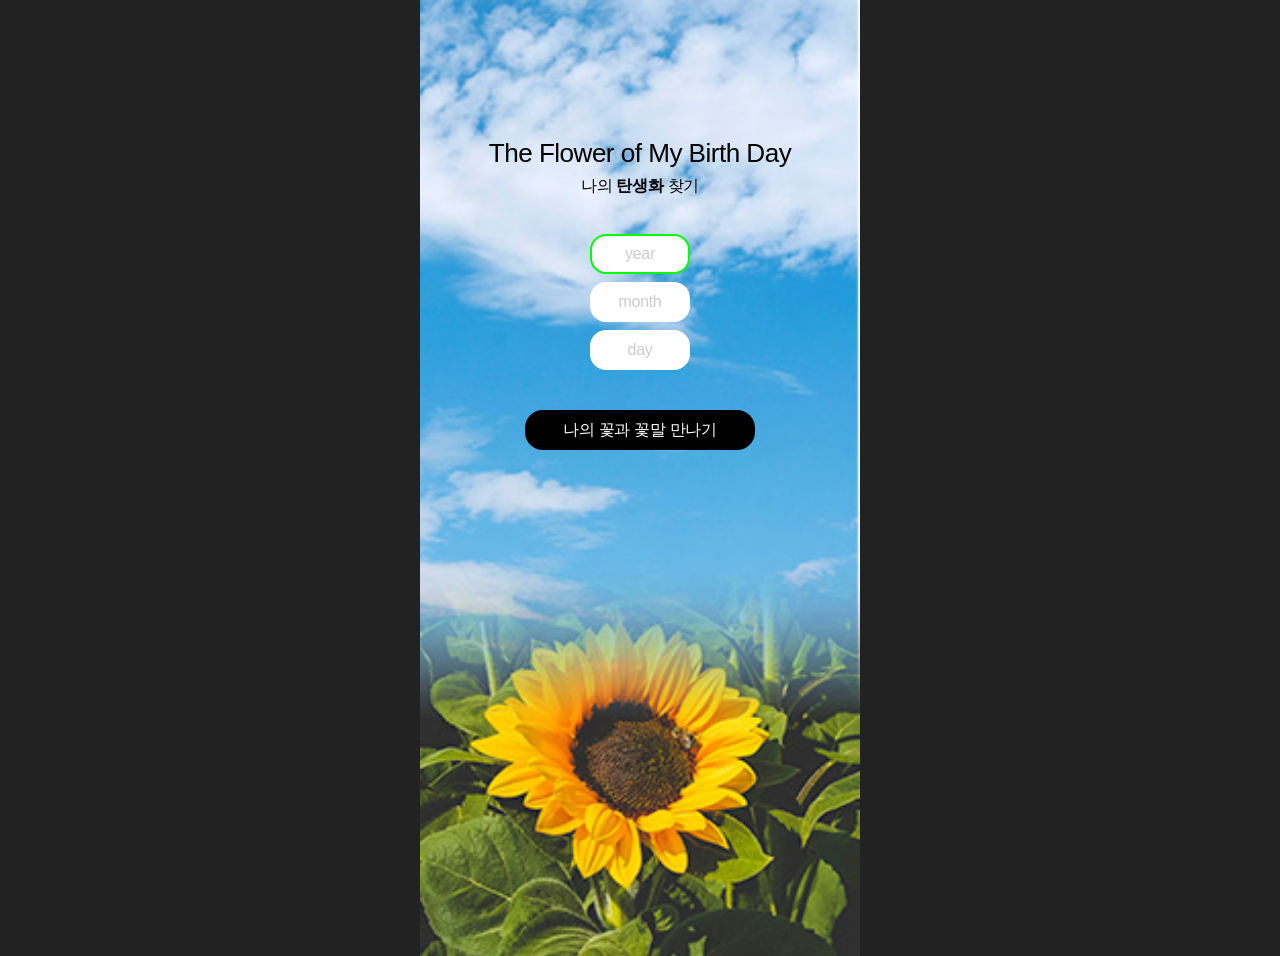
==== index.html @ 4a39dbc9 "탄생화 앱 index css" ====
<!DOCTYPE html>
<html lang="ko">
<head>
    <meta charset="UTF-8">
    <meta name="viewport" content="width=device-width, initial-scale=1.0">
    <meta name="description" content="">
    <meta name="keywords" content="">
    <title>나의 탄생화 찾기</title>
    <link rel="shortcut icon" href="./imges/favicon.png" type="image/x-icon">
    <link rel="stylesheet" href="./styles/reset.css">
    <link rel="stylesheet" href="./styles/index.css">
</head>
<body>
    <div id="wrap">
        <div id="main_title">
            <p>The Flower of My Birth Day</p>
            <h1>나의 <span>탄생화</span> 찾기</h1>
        </div>
        <form action="#" method="get" id="birthday_frm">
            <input autofocus type="text" name="user_year" id="user_year" placeholder="year">
            <input type="text" name="user_month" id="user_month" placeholder="month">
            <input type="text" name="user_day" id="user_day" placeholder="day">
            <button onclick="window.location.href='./result.html'" type="button" id="result_btn">나의 꽃과 꽃말 만나기</button>
        </form>
        <!-- <ol id="information">
            <li class="y">year</li>
            <li class="m">month</li>
            <li class="d">day</li>
        </ol>
        <a href="./flower_result.html" class="result_btn">나의 꽃과 꽃말 만나기</a> -->
    </div>
</body>
</html>
---- styles/index.css ----
body {background-color: #222;}
#wrap {
    background-color: #fff;
    width:440px; height: 956px;
    margin: 0 auto;
    background-image: url(../imges/bg1.jpg);
    background-size:200% auto;/* w h */
    background-repeat:no-repeat;/* 화면보다 이미지가 작을 때 */
    background-position:right center;/* x y */
    padding:100px 0 0;
    text-align: center;
}
#wrap #main_title {margin:40px;}
#wrap #main_title p {
    margin-bottom: 12px;
    font-size: 1.63rem;
}
#wrap #main_title h1 {}
#wrap #main_title h1 span {font-weight:600;}
#wrap #birthday_frm {}
/* #wrap #birthday_frm > * {
    display:block;
    margin:0 auto;
} */
#wrap #birthday_frm input {
    display: block;
    text-align: center;
    width: 100px; height:40px;
    border-radius: 16px;
    margin: 0 auto 8px;
    color: #000;
}
#wrap #birthday_frm input::placeholder {color: #ccc;}
#wrap #birthday_frm input:focus {border:2px solid #0f0}
#wrap #birthday_frm #user_year {}
#wrap #birthday_frm #user_month {}
#wrap #birthday_frm #user_day {
    margin-bottom: 40px;
}
#wrap #birthday_frm #result_btn {
    background-color: #000;
    color:#fff;
    width:230px; height:40px;
    border-radius: 18px;
}
#wrap #birthday_frm #result_btn:hover {background-color: #555}
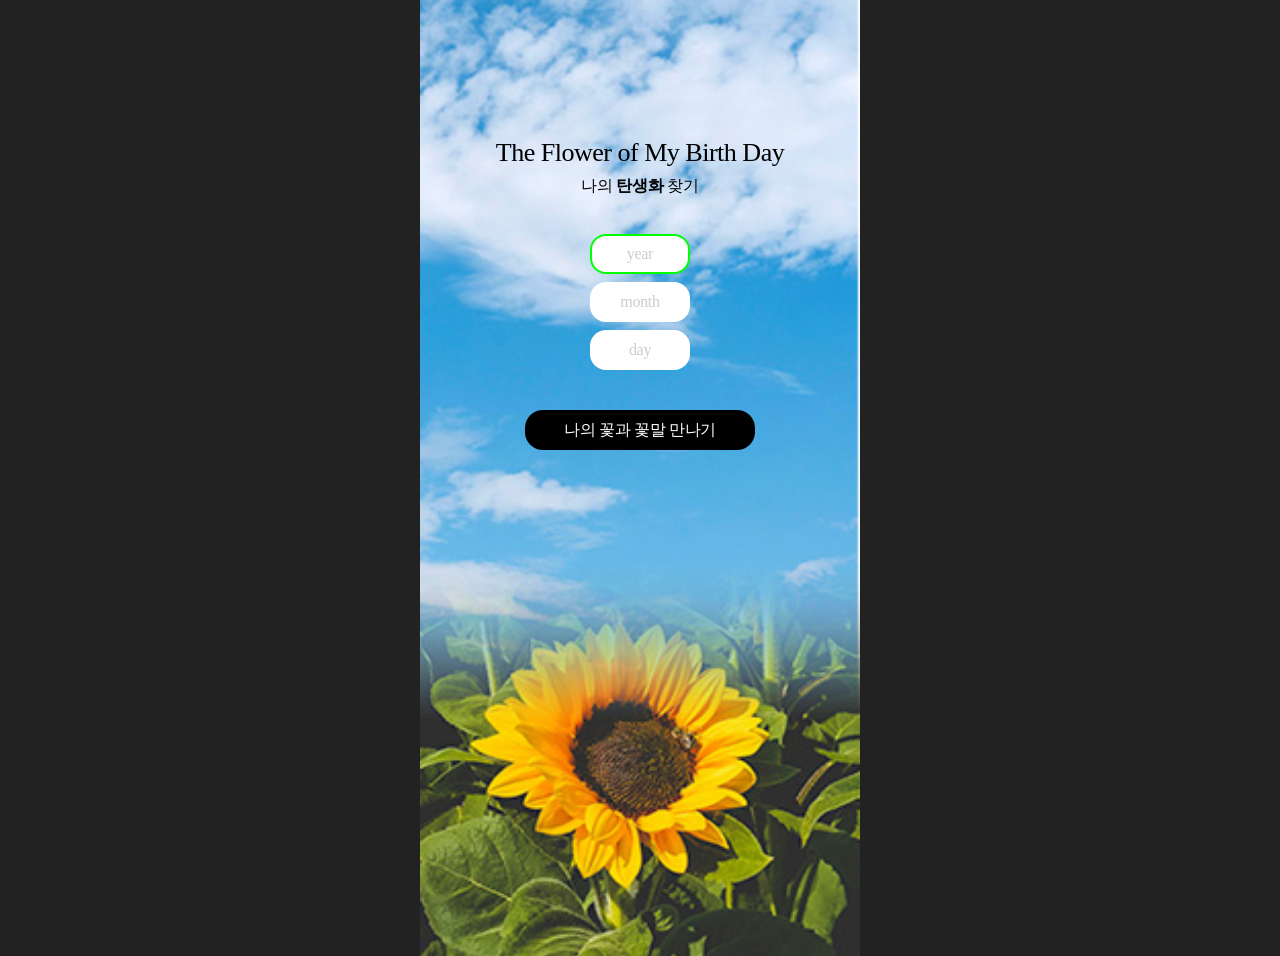
==== commit d5cc908e: "js연결 + if" ====
--- a/index.html
+++ b/index.html
@@ -9,6 +9,7 @@
     <link rel="shortcut icon" href="./imges/favicon.png" type="image/x-icon">
     <link rel="stylesheet" href="./styles/reset.css">
     <link rel="stylesheet" href="./styles/index.css">
+    <script src="./scripts/index.js" defer></script>
 </head>
 <body>
     <div id="wrap">
@@ -20,8 +21,13 @@
             <input autofocus type="text" name="user_year" id="user_year" placeholder="year">
             <input type="text" name="user_month" id="user_month" placeholder="month">
             <input type="text" name="user_day" id="user_day" placeholder="day">
-            <button onclick="window.location.href='./result.html'" type="button" id="result_btn">나의 꽃과 꽃말 만나기</button>
+            <!-- <button onclick="window.location.href='./result.html'" type="button" id="birthday_btn">나의 꽃과 꽃말 만나기</button> -->
+            <button type="button" id="birthday_btn">나의 꽃과 꽃말 만나기</button>
         </form>
+        <p class="error_msg1 error_msg">태어난 년도를 입력해주세요.</p>
+        <p class="error_msg2 error_msg">태어난 달을 입력해주세요.</p>
+        <p class="error_msg3 error_msg">태어날 날을 입력해주세요.</p>
+        <p class="error_msg4 error_msg">숫자로만 입력해주세요.</p>
         <!-- <ol id="information">
             <li class="y">year</li>
             <li class="m">month</li>
--- a/styles/index.css
+++ b/styles/index.css
@@ -37,10 +37,16 @@
 #wrap #birthday_frm #user_day {
     margin-bottom: 40px;
 }
-#wrap #birthday_frm #result_btn {
+#wrap #birthday_frm #birthday_btn {
     background-color: #000;
     color:#fff;
     width:230px; height:40px;
     border-radius: 18px;
 }
-#wrap #birthday_frm #result_btn:hover {background-color: #555}+#wrap #birthday_frm #birthday_btn:hover {background-color: #555}
+#wrap .error_msg {
+    font-size: 0.75rem; color:#f00;
+    font-family: '맑은 고딕', sans-serif;
+    line-height: 2; font-weight: 600;
+    display: none;
+}
